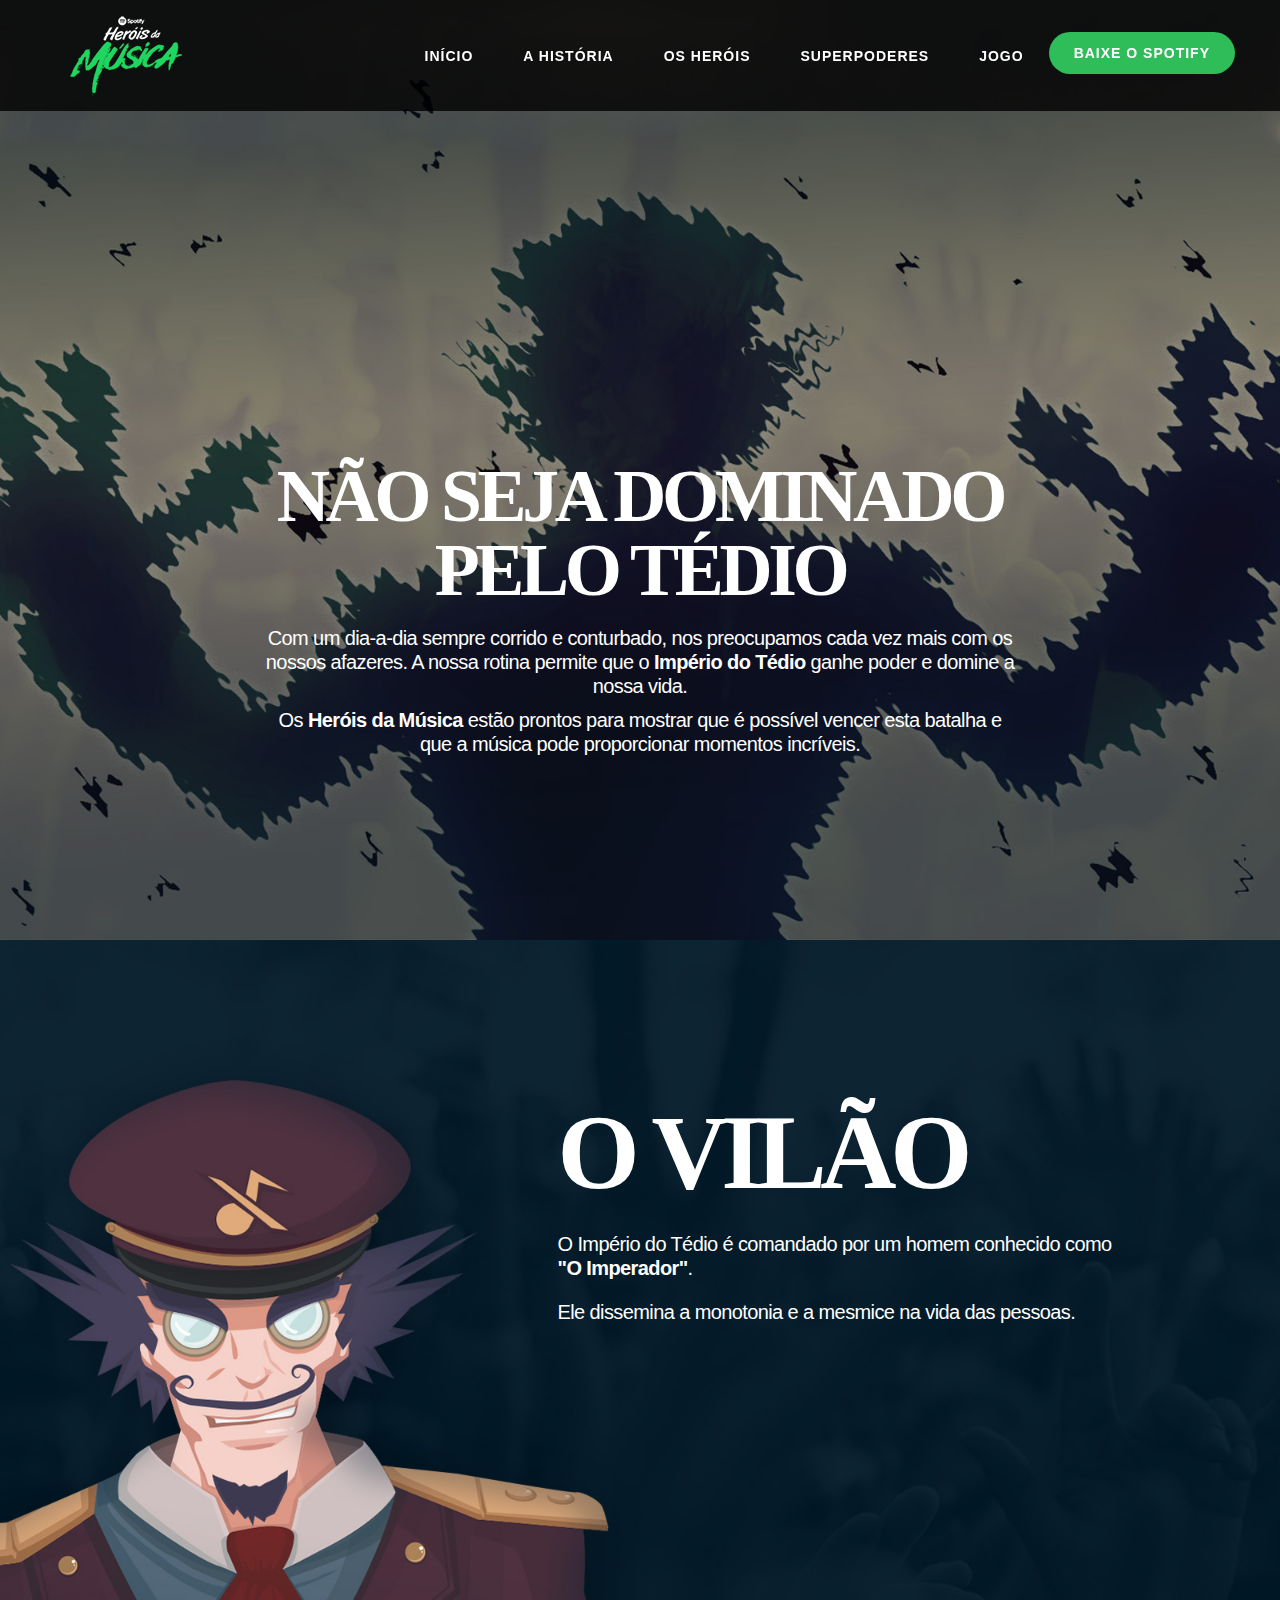
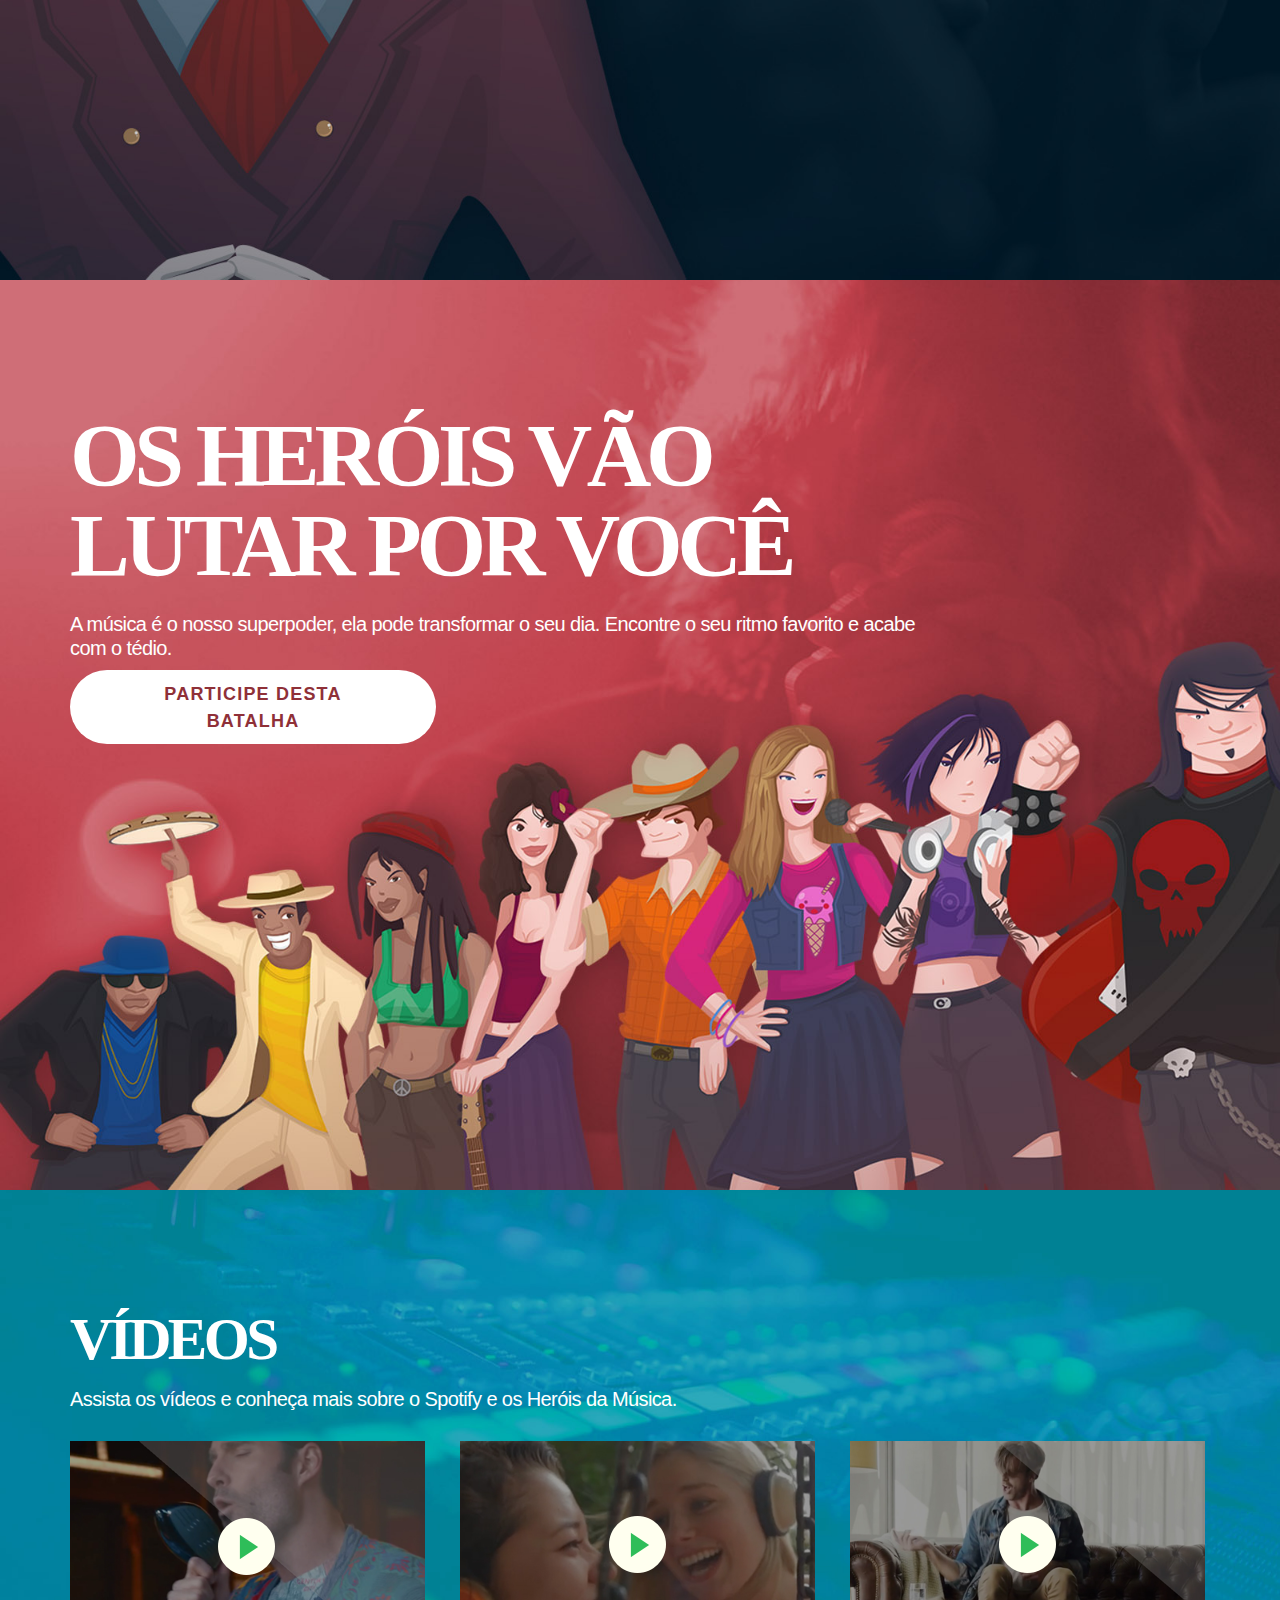
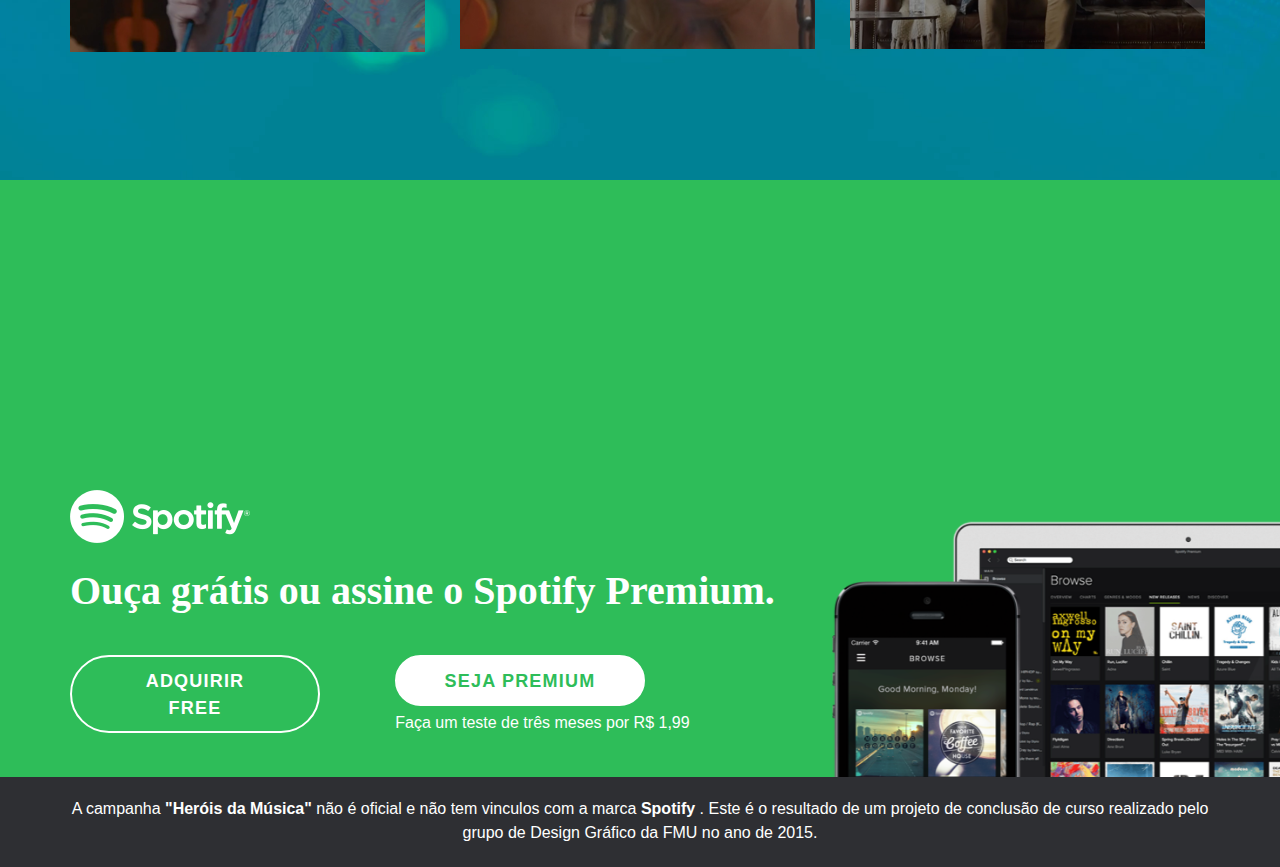
==== historia.htm @ cda75a3b "Estrutura do Site" ====
<!DOCTYPE html>
<html lang="pt-br">
<head>
    <meta charset="UTF-8">
    <meta name="theme-color" content="#1ED660">
    <meta name="apple-mobile-web-app-status-bar-style" content="black-translucent">
    <meta name="viewport" content="width=device-width, initial-scale=1, maximum-scale=1, user-scalable=no">
    <title>A História - Heróis da Música - Deixe a música salvar você - Spotify</title>
    <link rel="stylesheet" href="https://maxcdn.bootstrapcdn.com/bootstrap/3.3.4/css/bootstrap.min.css">
    <link rel="stylesheet" href="css/spoty.css">
    <link rel="stylesheet" href="css/main.css">
    <link rel="shortcut icon" href="favicon.png"> 
    <link rel="apple-itouch-icon" href="favicon.png"> 
    <link rel="icon" sizes="128x128" href="favicon.png">
</head>

<body>
    <div id="pagina">
        <header id="js-navbar" class="navbar navbar-default navbar-fixed-top" role="banner">
            <div class="container">
                <div class="navbar-header">
                    <button type="button" class="navbar-toggle collapsed" aria-expanded="false" data-toggle="collapse" data-target="#navbar-nav" aria-controls="navbar-nav" id="js-navbar-toggle">
                        <span class="sr-only">Alternar de navegação</span>
                        <span class="icon-bar"></span>
                        <span class="icon-bar"></span>
                        <span class="icon-bar"></span>
                    </button>
                    <a class="navbar-brand" href="#">
                        <img src="img/hero.png" alt="Spotify - Heróis da Música">
                    </a>
                </div>
                <nav class="collapse navbar-collapse" id="navbar-nav" role="navigation">
                    <ul class="nav navbar-nav navbar-right nav-main">
                        <li>
                            <a href="/">Início</a>
                        </li>
                        <li>
                            <a href="historia.htm">A História</a>
                        </li>
                        <li>
                            <a href="herois.htm">Os Heróis</a>
                        </li>
                        <li>
                            <a href="superpoderes.htm">Superpoderes</a>
                        </li>
                        <li>
                            <a href="jogo.htm">Jogo</a>
                        </li>
                        <li>
                            <a class="baixe-topo" href="https://www.spotify.com/br/signup/?forward_url=%2Fbr%2Fdownload%2F">Baixe o Spotify</a>
                        </li>

                    </ul>
            </div>
            </nav>

    </div>
    </header>

    <div class="jumbotron jumbotron-hero jumbotron-intro-offer jumbotron-tedio-domina">
        <div class="container">
            <div class="row">
                <div class="col-sm-offset-2 col-sm-8 text-holder">
                    <h1 class="tedio-title"><span class="text-white">NÃO SEJA DOMINADO
PELO TÉDIO</span></h1>
                    <span><p class="text-white">Com um dia-a-dia sempre corrido e conturbado, nos preocupamos  cada vez mais com os nossos afazeres.
A nossa rotina permite que o <strong>Império do Tédio</strong>  
ganhe poder e domine a nossa vida.</p>

<p class="text-white">
Os <strong>Heróis da Música</strong> estão prontos
para mostrar que é possível vencer 
esta batalha e que a música
pode proporcionar momentos
incríveis.</p>
    </span>

                </div>
            </div>
        </div>
    </div>


    <div class="jumbotron jumbotron-hero jumbotron-intro-offer jumbotron-his-vilao">
        <div class="container">
            <div class="row">
                <div class="col-sm-offset-5 col-sm-7 text-holder">
                    <h1><span class="text-white">O Vilão</span></h1>
                    <span class="text-white">
      <p>O Império do Tédio é comandado por um homem conhecido como</p> <p><strong>"O Imperador"</strong>.</p>
      <p>Ele dissemina a monotonia e a mesmice na vida das pessoas.</p>
    </span>
                </div>
            </div>
        </div>
    </div>


    <div class="jumbotron jumbotron-hero jumbotron-intro-offer jumbotron-heroes-lut">
        <div class="container">
            <div class="row">
                <div class="col-sm-9 text-holder">
                    <h1><span class="text-white">Os Heróis vão lutar por você</span></h1>
                    <span class="text-white">
                         <p>A música é o nosso superpoder, ela pode transformar 
o seu dia. Encontre o seu ritmo favorito e acabe com o tédio.</p>
                    </span>
                    <a href="herois.htm" class="btn btn-green btn-block" style="color:#8f3038;">
                      Participe desta batalha
                    </a>
                </div>
            </div>
        </div>
    </div>


    <div class="jumbotron jumbotron-hero jumbotron-intro-offer jumbotron-video">
        <div class="container">
            <div class="row">
                <div class="col-sm-12 text-holder">
                    <h1><span class="text-white">Vídeos</span></h1>
                    <span class="text-white">
      <p>Assista os vídeos e conheça mais sobre o Spotify e os Heróis da Música. </p>
    </span>
                    <div class="row">
                        <div class="col-sm-4">
                            <a href="#" target="_blank"><img src="img/vd01.png" alt="Assista ao vídeo"></a>
                        </div>
                        <div class="col-sm-4">
                            <a href="#" target="_blank"><img src="img/vd02.png" alt="Assista ao vídeo"></a>
                        </div>
                        <div class="col-sm-4">
                            <a href="#" target="_blank"><img src="img/vd03.png" alt="Assista ao vídeo"></a>
                        </div>
                    </div>
                </div>
            </div>
        </div>
    </div>
    <div class="baixe-spotify">
        <div class="container">
            <div class="row">
                <div class="col-sm-10 ">
                    <img src="img/splogo-branco.png" alt="Spotify">
                    <h1 class="text-white">Ouça grátis ou assine o Spotify Premium.</h1>
                    <div class="row baixe-btn">
                        <div class="col-sm-4"><a href="https://www.spotify.com/br/download/" class="btn btn-free btn-green btn-block">
                        Adquirir Free
                    </a></div>
                        <div class="col-sm-4">
                            <a href="https://www.spotify.com/br/premium/" class="btn btn-green btn-premium btn-block">
                        Seja Premium
                    </a>
                            <p class="text-small text-center text-white">Faça um teste de três meses por R$ 1,99</p>
                        </div>
                    </div>
                </div>
            </div>
        </div>
    </div>
    <div class="rodape">
        <div class="container">
            <div class="row">
                <div class="text-center col-sm-12 text-white">
                    <p>A campanha <strong>"Heróis da Música"</strong> não é oficial e não tem vinculos com a marca <strong>Spotify</strong> . Este é o resultado de um projeto de conclusão de curso realizado pelo grupo de Design Gráfico da FMU no ano de 2015.</p>
                </div>
            </div>
        </div>
    </div>
    </div>
    <script src="https://ajax.googleapis.com/ajax/libs/jquery/2.1.3/jquery.min.js"></script>
    <script src="https://maxcdn.bootstrapcdn.com/bootstrap/3.3.4/js/bootstrap.min.js"></script>
</body>

</html>
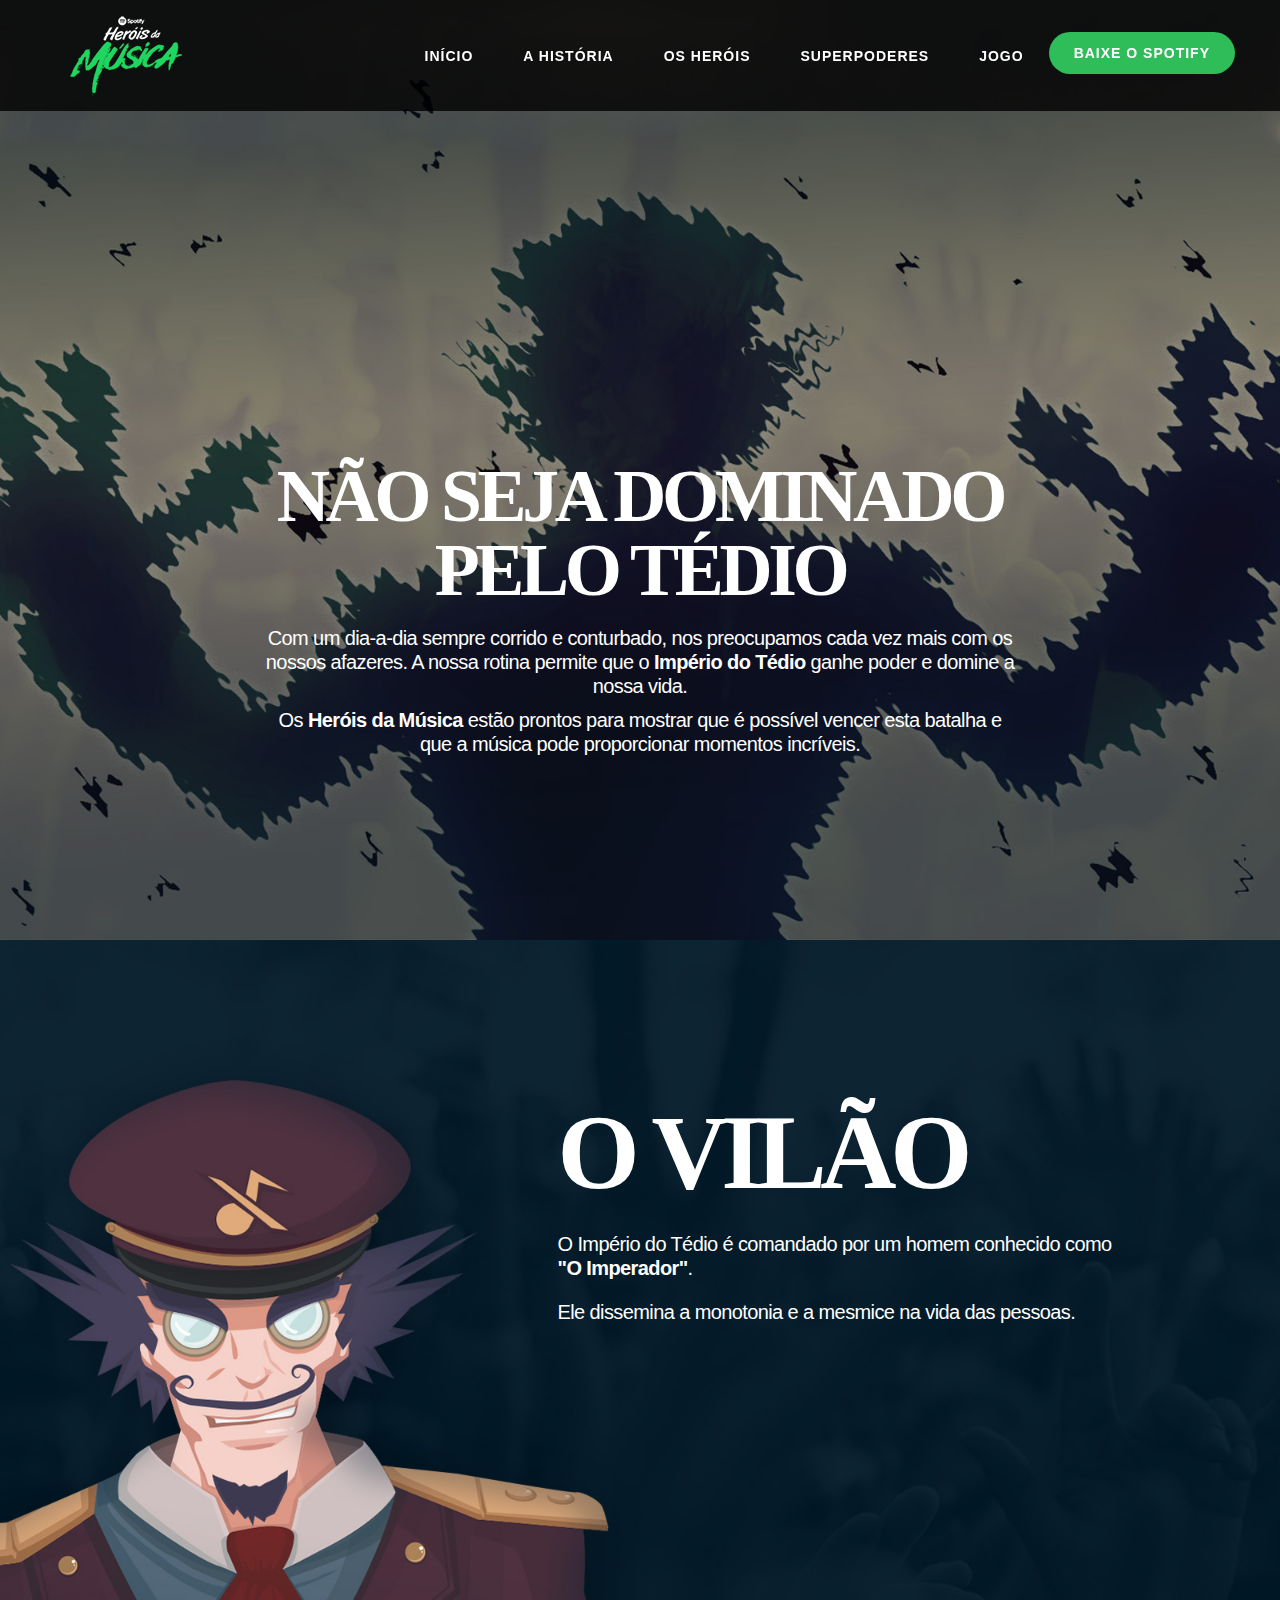
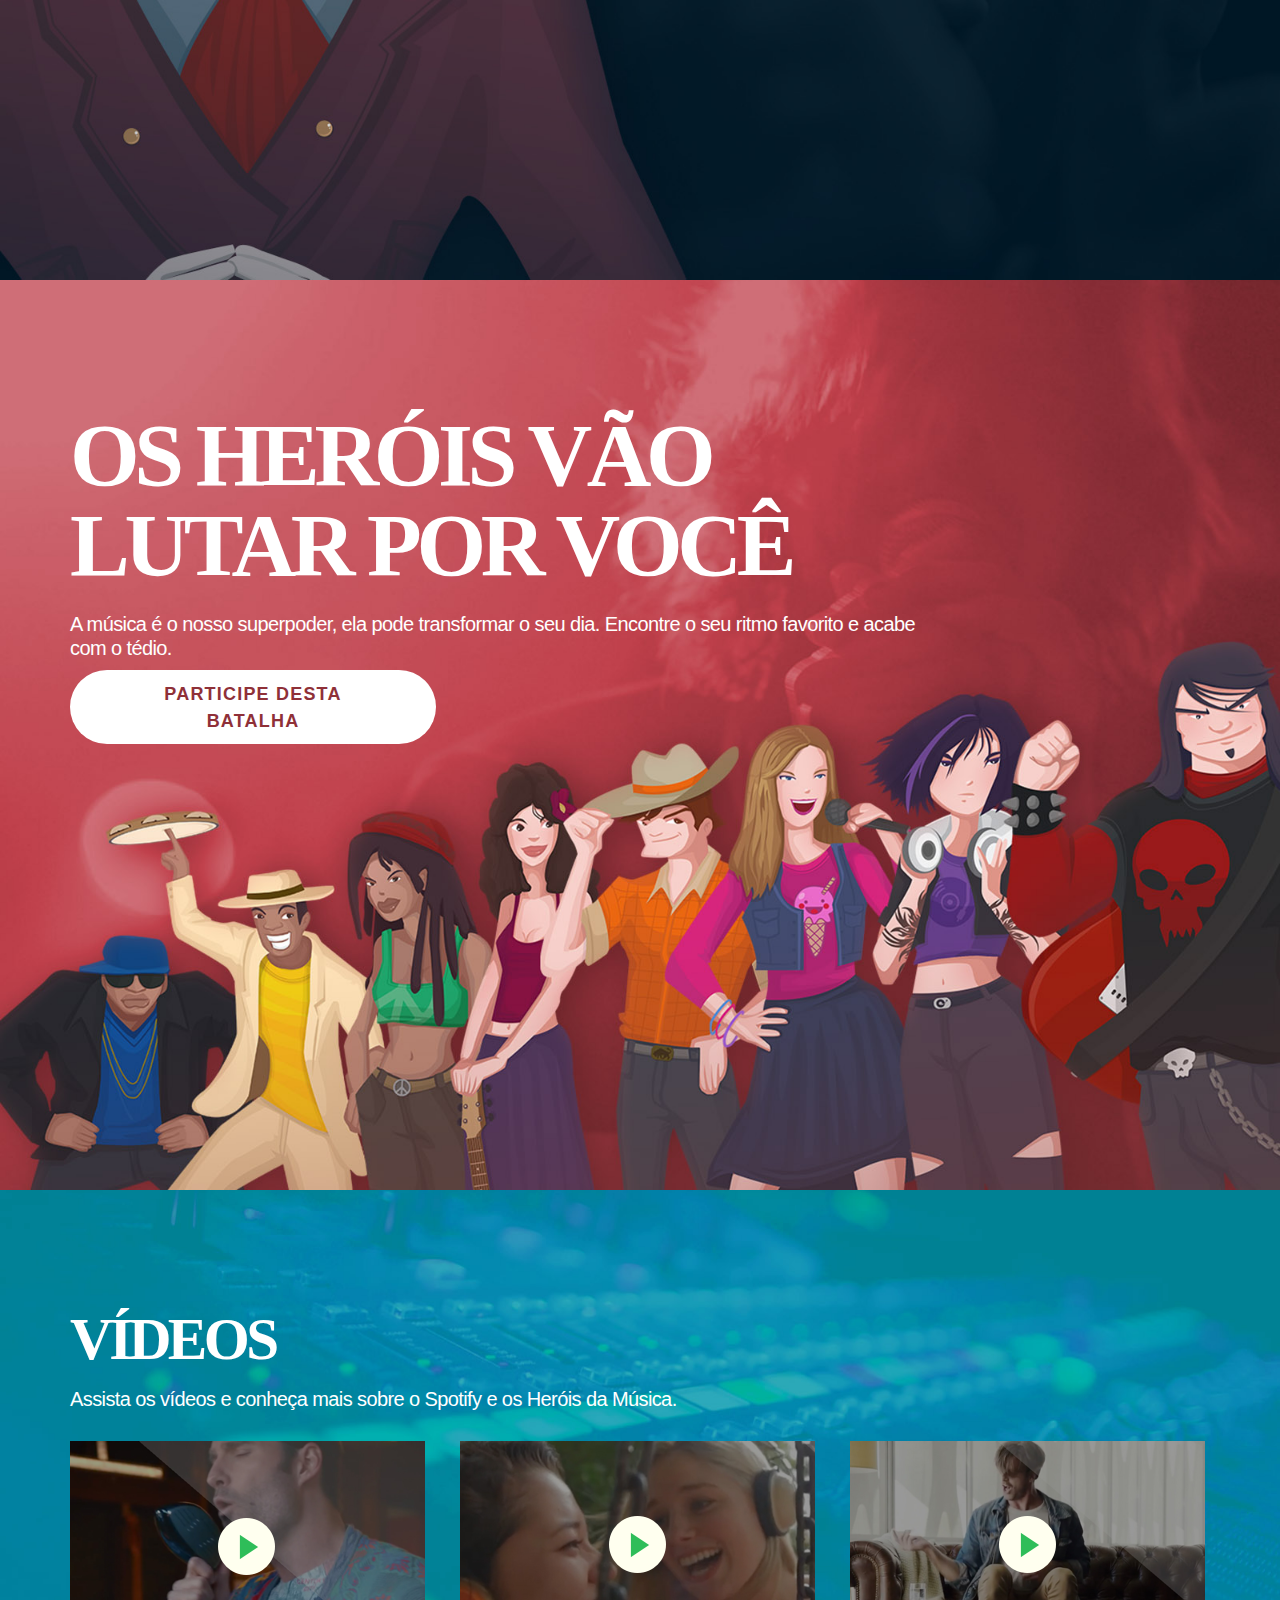
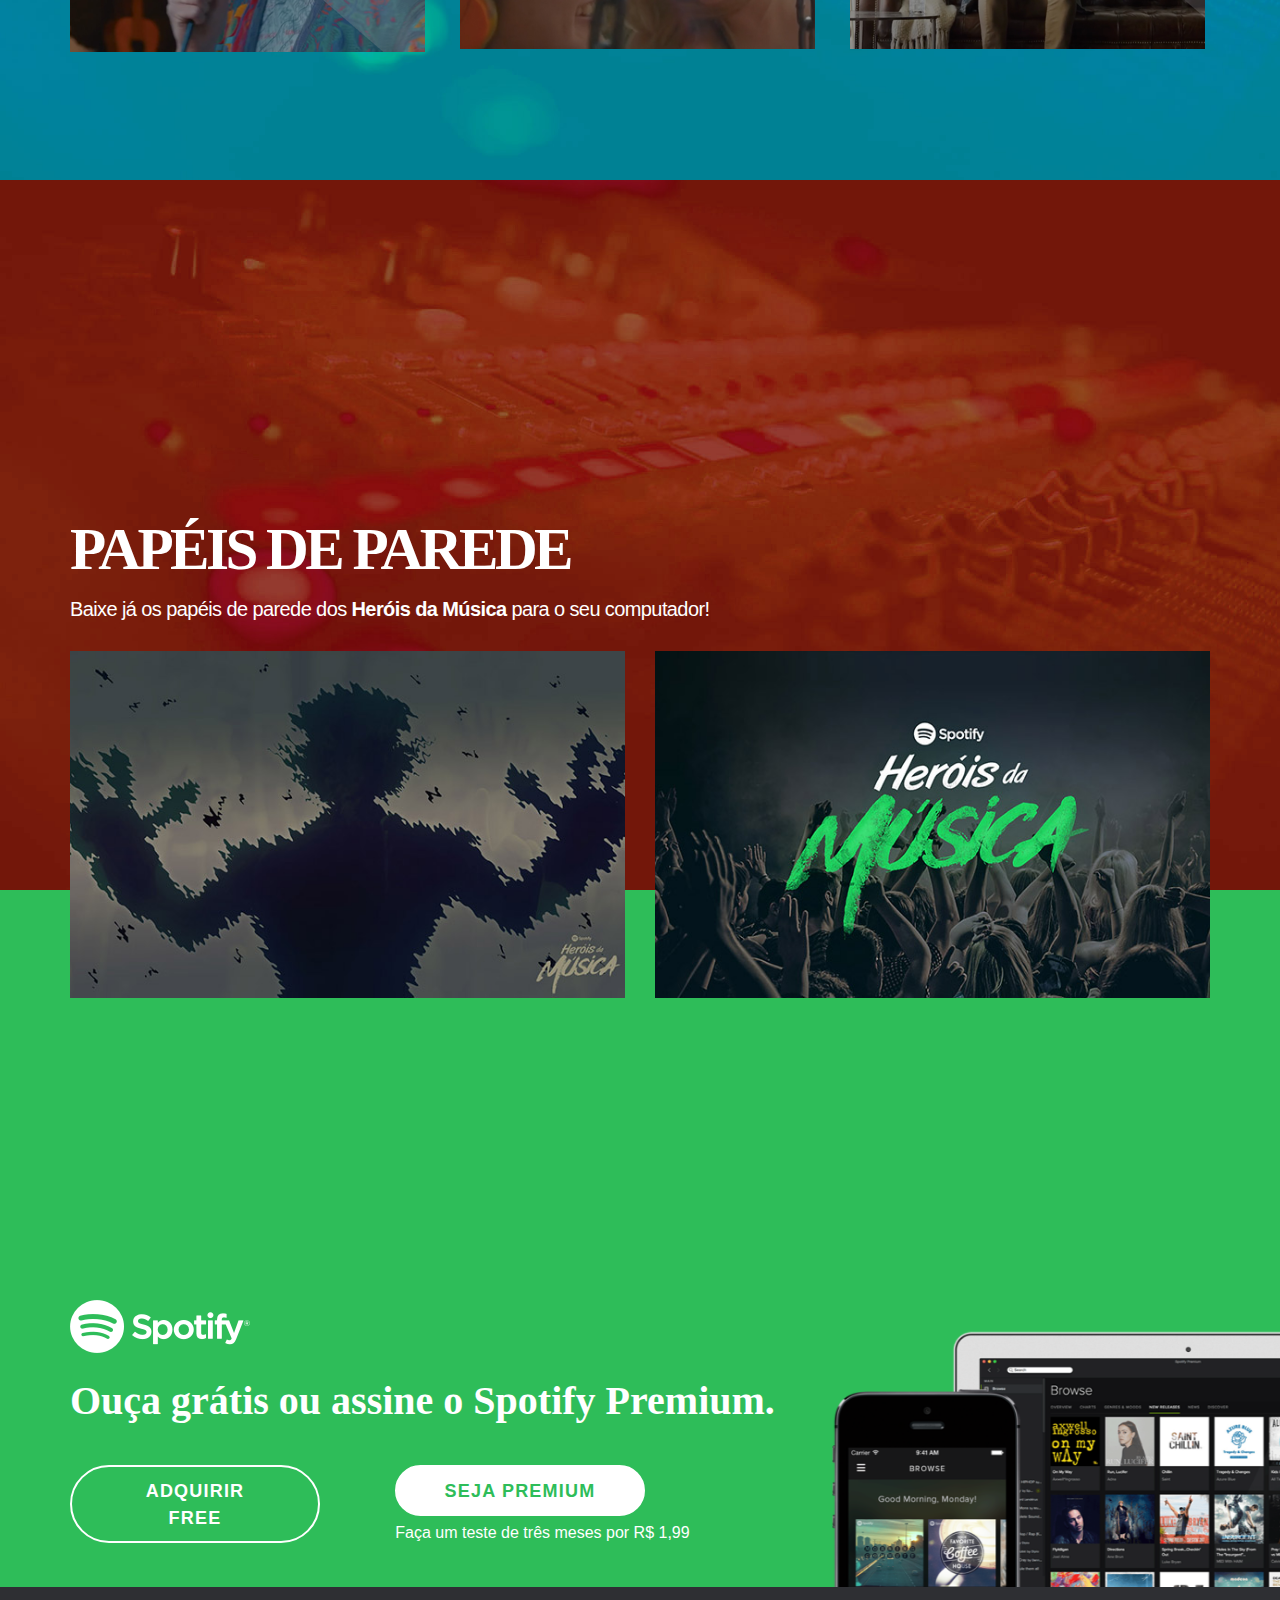
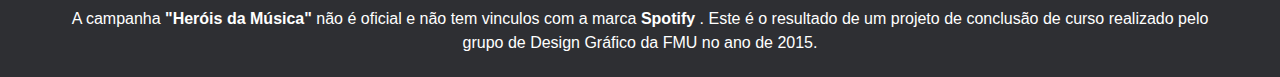
==== commit 9db72261: "Página com wallpaers" ====
--- a/historia.htm
+++ b/historia.htm
@@ -137,6 +137,49 @@
             </div>
         </div>
     </div>
+
+ <div class="jumbotron jumbotron-hero jumbotron-intro-offer jumbotron-wallpaper">
+        <div class="container">
+            <div class="row">
+                <div class="col-sm-12 text-holder">
+                    <h1><span class="text-white">Papéis de Parede</span></h1>
+                    <span class="text-white hidden-xs">
+      <p>Baixe já os papéis de parede dos <strong>Heróis da Música</strong> para o seu computador!</p>
+    </span>
+     <span class="text-white hidden-md hidden-sm hidden-lg">
+      <p>Baixe já os papéis de parede dos <strong>Heróis da Música</strong> para o seu celular!</p>
+    </span>
+                    <div class="row hidden-xs ">
+                        <div class="col-sm-6">
+                            <a href="wallpapers/herois-da-musica-01.jpg" target="_blank"><img src="img/th01.jpg" alt="Clique para baixar"></a>
+                        </div>
+                        <div class="col-sm-6">
+                            <a href="wallpapers/herois-da-musica-02.jpg" target="_blank"><img src="img/th02.jpg" alt="Clique para baixar"></a>
+                        </div>
+                    </div>
+                    <div class="row hidden-md hidden-sm hidden-lg">
+                        <div class="col-sm-6">
+                            <span class="text-white">
+    </span>
+                            <select onchange="if (this.value) window.location.href=this.value" class="form-control">
+   <option>-- Selecione o Herói</option>
+  <option value="/wallpapers/rock.jpg">Rock</option>
+  <option value="/wallpapers/eletronico.jpg">Eletrônico</option>
+  <option value="/wallpapers/samba.jpg">Samba</option>
+  <option value="/wallpapers/sertanejo.jpg">Sertanejo</option>
+  <option value="/wallpapers/pop.jpg">Pop</option>
+<option value="/wallpapers/mpb.jpg">MPB</option>
+<option value="/wallpapers/reggae.jpg">Reggae</option>
+<option value="/wallpapers/rap.jpg">Rap</option> 
+</select>
+                        </div>
+                    </div>
+                </div>
+            </div>
+        </div>
+    </div>
+
+
     <div class="baixe-spotify">
         <div class="container">
             <div class="row">
--- a/css/main.css
+++ b/css/main.css
@@ -77,7 +77,7 @@
   }
   .jumbotron-heroes-lut {
     padding: 40px 30px 50%;
-    background: url(../img/herolut-sm.jpg) bottom center / 100% auto no-repeat #000000;
+    background: url(../img/herolut-sm.jpg) bottom center / 100% auto no-repeat #92313a;
   }
   .jumbotron-heroes-lut h1 {
     font-size: 3.2em;
@@ -99,7 +99,7 @@
   .jumbotron-tedio-domina {
     padding: 50px 30px 20%;
     text-align: center;
-    background: url(../img/tedio-sm.jpg) bottom center / 100% auto no-repeat #000000;
+    background: url(../img/tedio-sm.jpg) bottom center / 100% auto no-repeat #3c4446;
   }
   .jumbotron-tedio-domina h1 {
     font-size: 3.6em;
@@ -148,14 +148,23 @@
     width: 100%;
     margin-bottom: 30px;
   }
-  .jumbotron-hero-play {
-    max-height: 440px;
-  }
-  .jumbotron-hero-play h1 {
-    font-size: 3.6em;
-  }
-  .jumbotron-hero-play .btn {
-    margin-top: 0px;
+  .jumbotron-wallpaper {
+    background: url(../img/wallps.jpg) center center / 100% auto no-repeat #73170a;
+    padding: 60px 30px 12%;
+  }
+  .jumbotron-wallpaper h1 {
+    font-size: 3.7em;
+  }
+  .jumbotron-wallpaper p {
+    margin-bottom: 15px;
+  }
+  .jumbotron-wallpaper a:hover {
+    opacity: .8;
+  }
+  .jumbotron-wallpaper img {
+    display: block;
+    width: 100%;
+    margin-bottom: 30px;
   }
   .jumbotron-poderes {
     text-align: center;
@@ -350,7 +359,7 @@
     text-align: center;
     padding: 0px 30px 10px !important;
     max-height: 830px;
-    background: url(../img/tedio.jpg) bottom center / 100% auto no-repeat #000000;
+    background: url(../img/tedio.jpg) bottom center / 100% auto no-repeat #3c4446;
   }
   .jumbotron-tedio-domina h1 {
     margin-top: 40%;
@@ -490,7 +499,7 @@
     background: url(../img/homeheroes-sm.jpg) bottom center / 100% auto no-repeat #000000;
   }
   .jumbotron-heroes-lut {
-    background: url(../img/herolut.jpg) bottom center / 100% auto no-repeat #000000;
+    background: url(../img/herolut.jpg) bottom center / 100% auto no-repeat #92313a;
     padding-top: 100px;
   }
   .jumbotron-heroes-lut .btn {
@@ -505,7 +514,7 @@
   }
   .jumbotron-tedio-domina {
     text-align: center;
-    background: url(../img/tedio.jpg) bottom center / 100% auto no-repeat #000000;
+    background: url(../img/tedio.jpg) bottom center / 100% auto no-repeat #474c4c;
   }
   .jumbotron-tedio-domina h1 {
     margin-top: 40%;
@@ -579,6 +588,24 @@
     display: block;
     margin-bottom: 10px;
   }
+  .jumbotron-wallpaper {
+    background: url(../img/wallps.jpg) center center / 100% auto no-repeat #73170a;
+    padding-top: 90px;
+    max-height: 710px;
+  }
+  .jumbotron-wallpaper h1 {
+    font-size: 3.7em;
+  }
+  .jumbotron-wallpaper a {
+    display: block;
+  }
+  .jumbotron-wallpaper a:hover {
+    opacity: .8;
+  }
+  .jumbotron-wallpaper img {
+    display: block;
+    margin-bottom: 10px;
+  }
   .jumbotron-conheca {
     background-color: #000;
     padding-top: 42px;
@@ -755,3 +782,127 @@
     color: #ff7a03;
   }
 }
+@media (min-width: 300px) and (max-width: 400px) {
+  .jumbotron-tedio-domina {
+    padding: 50px 30px 20%;
+    text-align: center;
+    background: url(../img/tedio-sm.jpg) bottom center / 100% auto no-repeat #3c4446;
+  }
+  .jumbotron-tedio-domina h1 {
+    font-size: 2.5em;
+    text-align: center;
+  }
+  .jumbotron-tedio-domina p {
+    text-align: center;
+    margin-bottom: 15px;
+  }
+  .jumbotron-his-vilao {
+    background: url(../img/vile-sm.jpg) bottom center / 100% auto no-repeat #0d2432;
+    padding: 30px 30px 70%;
+  }
+  .jumbotron-his-vilao h1 {
+    font-size: 3.6em;
+  }
+  .jumbotron-conheca {
+    background-color: #000;
+    padding: 20px 30px 10%;
+  }
+  .jumbotron-conheca .col-sm-6 {
+    min-height: 20px;
+  }
+  .jumbotron-conheca h1 {
+    font-size: 3em;
+    margin-bottom: 0;
+  }
+  .jumbotron-conheca p {
+    margin-bottom: 10px;
+  }
+  .jumbotron-heroes-lut {
+    padding: 40px 30px 50%;
+    background: url(../img/herolut-sm.jpg) bottom center / 100% auto no-repeat #92313a;
+  }
+  .jumbotron-heroes-lut h1 {
+    font-size: 2.8em;
+  }
+  .jumbotron-heroes-lut .btn {
+    margin-top: 10px;
+  }
+  .jumbotron-home-power {
+    padding: 40px 30px 55%;
+    background: url(../img/homepowers-sm.jpg) bottom center / 100% auto no-repeat #000000;
+  }
+  .jumbotron-home-power h1 {
+    font-size: 2.2em;
+  }
+  .jumbotron-home-heroes {
+    padding: 40px 30px 40%;
+    background: url(../img/homeheroes-sm.jpg) bottom center / 100% auto no-repeat #5f994c;
+  }
+  .jumbotron-home-heroes .btn {
+    margin-top: 20px;
+  }
+  .jumbotron-conheca {
+    background-color: #000;
+    padding: 20px 30px 10%;
+  }
+  .jumbotron-conheca .col-sm-6 {
+    min-height: 20px;
+  }
+  .jumbotron-conheca h1 {
+    font-size: 2.4em;
+    margin-bottom: 0;
+  }
+  .jumbotron-conheca p {
+    margin-bottom: 10px;
+  }
+  .jumbotron-batafil {
+    background-color: #000;
+    padding: 25px 30px 12%;
+  }
+  .jumbotron-batafil p {
+    margin-bottom: 25px;
+  }
+  .jumbotron-batafil h1 {
+    font-size: 3em;
+    margin-top: 10px;
+    text-align: center;
+  }
+  .jumbotron-compa {
+    padding: 30px 30px 5%;
+    background: url(../img/cards.png) bottom right / 95% auto no-repeat #80282f;
+  }
+  .jumbotron-compa h1 {
+    font-size: 2.2em;
+    margin-top: 10px;
+    text-align: center;
+  }
+  .jumbotron-funca {
+    padding: 60px 30px 12%;
+    background: #20253A;
+  }
+  .jumbotron-funca .col-sm-7 {
+    min-height: 0;
+  }
+  .jumbotron-funca h1 {
+    font-size: 2.5em;
+    margin-top: 10px;
+    text-align: center;
+  }
+  .jumbotron-poderes {
+    text-align: center;
+    background: url(../img/conhes.jpg) bottom center / 100% auto no-repeat #000000;
+    background-size: cover;
+    padding: 40px 30px 12%;
+  }
+  .jumbotron-poderes h1 {
+    font-size: 2.1em;
+    text-align: center;
+  }
+  .jumbotron-poderes p {
+    text-align: center;
+    margin-bottom: 10px;
+  }
+  .jumbotron-poderes .conf-call {
+    color: #ff7a03;
+  }
+}
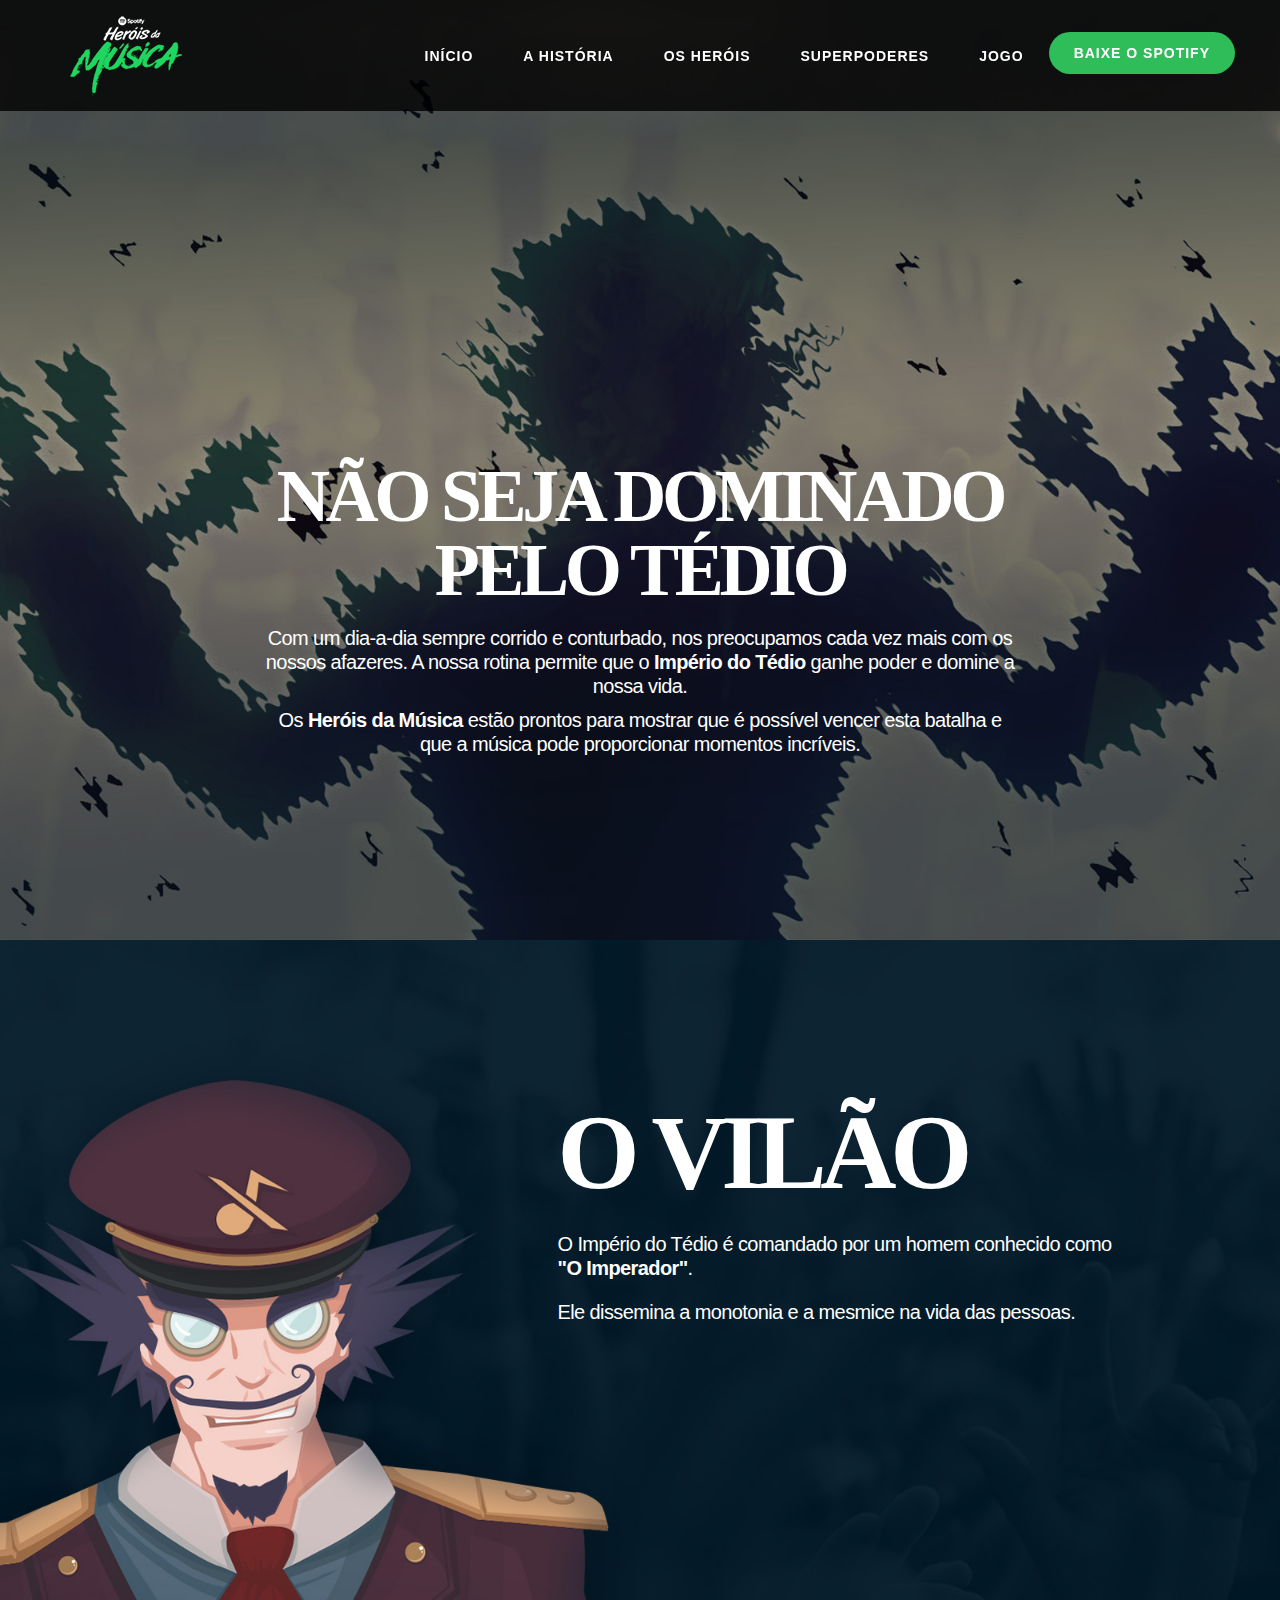
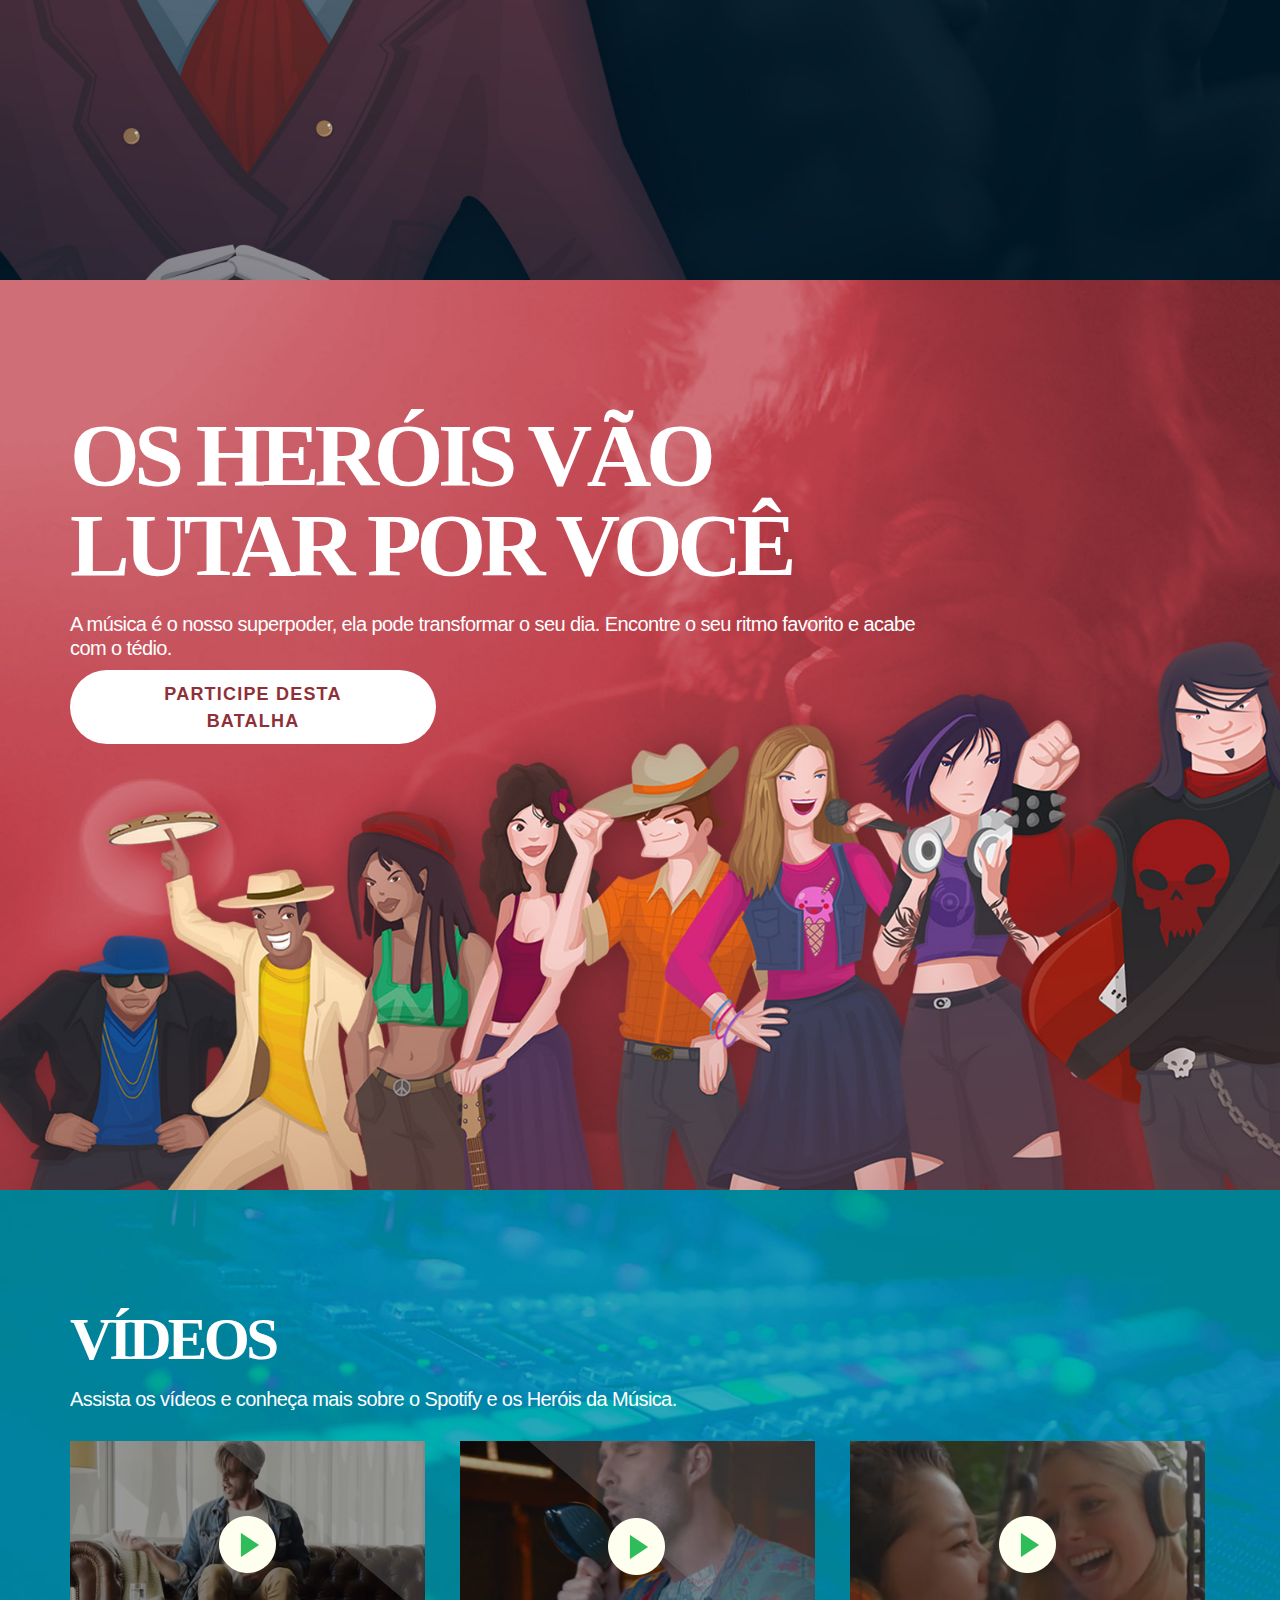
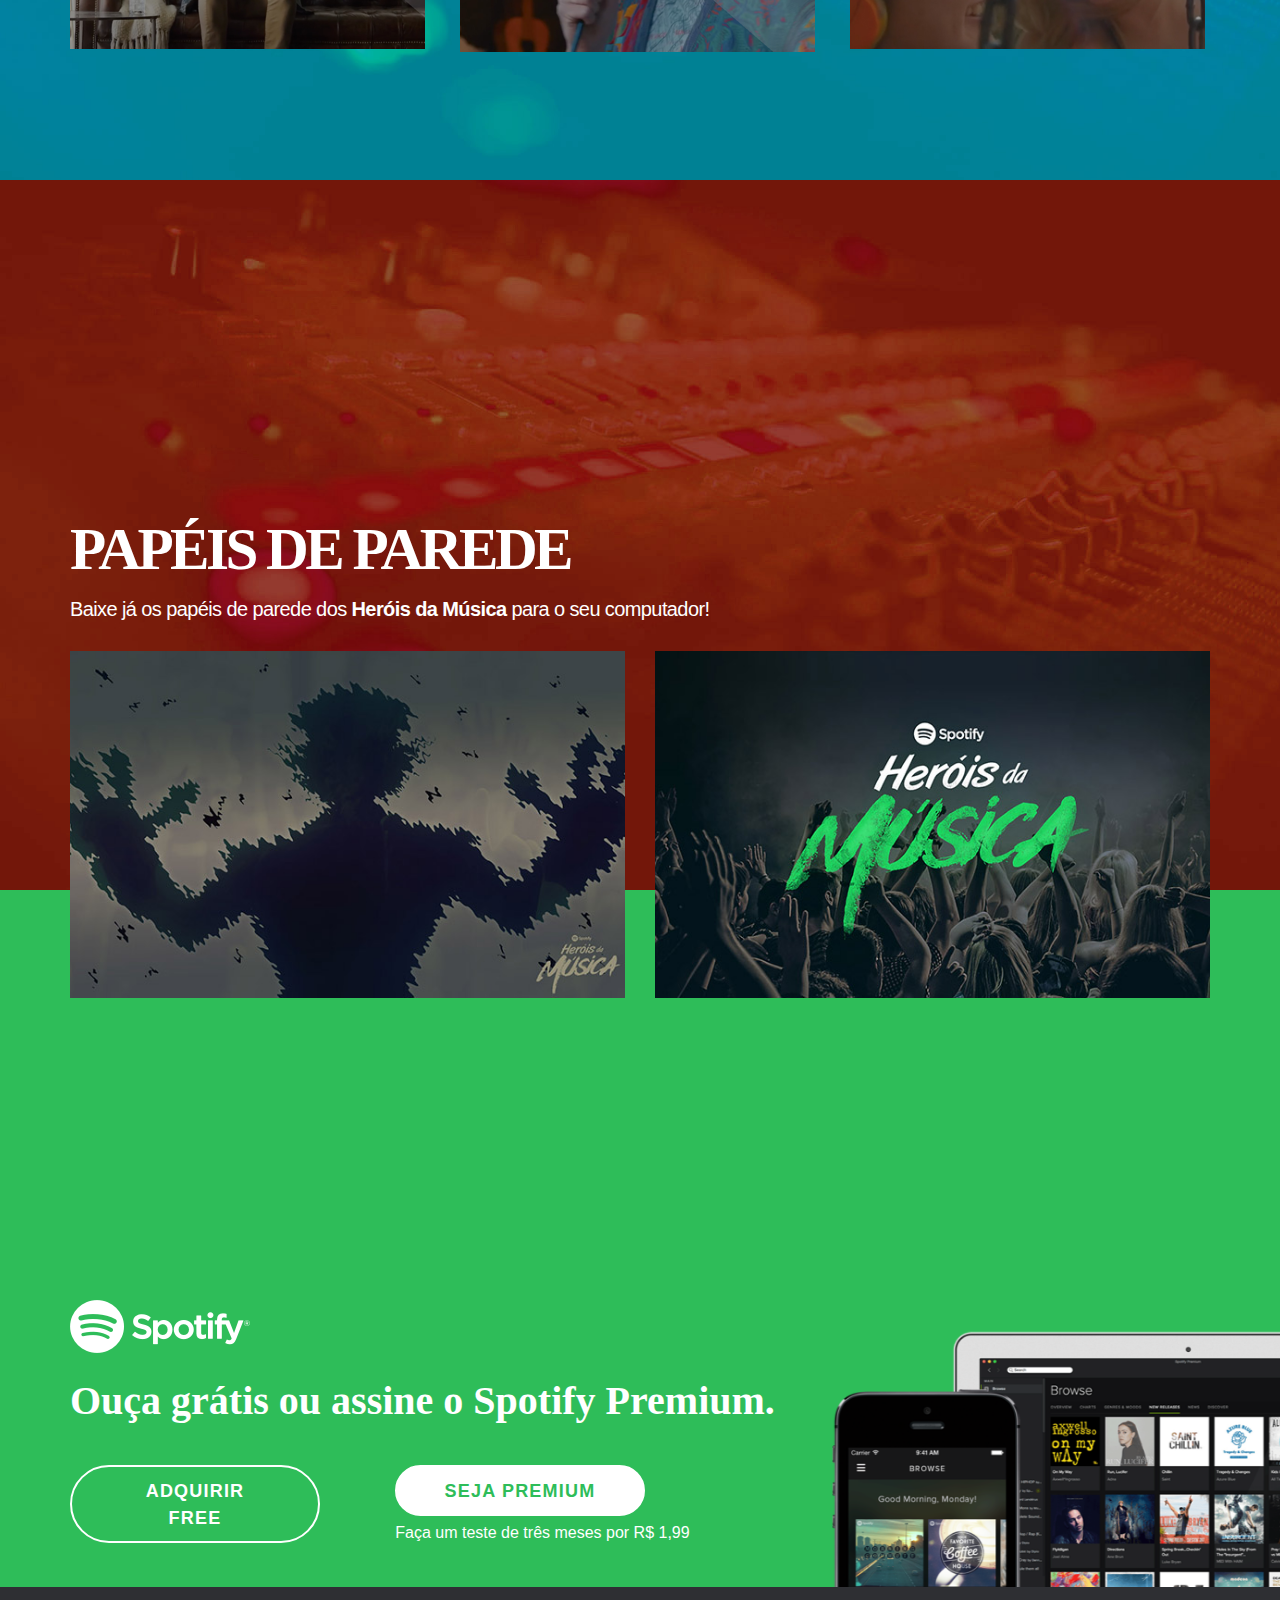
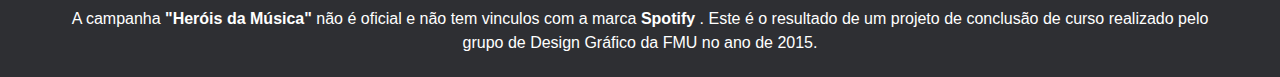
==== commit 6166e9cb: "Novos links dos videos" ====
--- a/historia.htm
+++ b/historia.htm
@@ -123,15 +123,16 @@
       <p>Assista os vídeos e conheça mais sobre o Spotify e os Heróis da Música. </p>
     </span>
                     <div class="row">
+                         <div class="col-sm-4">
+                            <a href="https://www.youtube.com/watch?v=S3oy_R_RKVo&feature=heroisdamusica.com.br" target="_blank"><img src="img/vd03.png" alt="Assista ao vídeo"></a>
+                        </div>
                         <div class="col-sm-4">
-                            <a href="#" target="_blank"><img src="img/vd01.png" alt="Assista ao vídeo"></a>
+                            <a href="https://www.youtube.com/watch?v=n2bqM32IUKE&feature=heroisdamusica.com.br" target="_blank"><img src="img/vd01.png" alt="Assista ao vídeo"></a>
                         </div>
                         <div class="col-sm-4">
-                            <a href="#" target="_blank"><img src="img/vd02.png" alt="Assista ao vídeo"></a>
-                        </div>
-                        <div class="col-sm-4">
-                            <a href="#" target="_blank"><img src="img/vd03.png" alt="Assista ao vídeo"></a>
-                        </div>
+                            <a href="https://www.youtube.com/watch?v=rivQ--u-A_g&feature=heroisdamusica.com.br" target="_blank"><img src="img/vd02.png" alt="Assista ao vídeo"></a>
+                        </div>
+                       
                     </div>
                 </div>
             </div>
